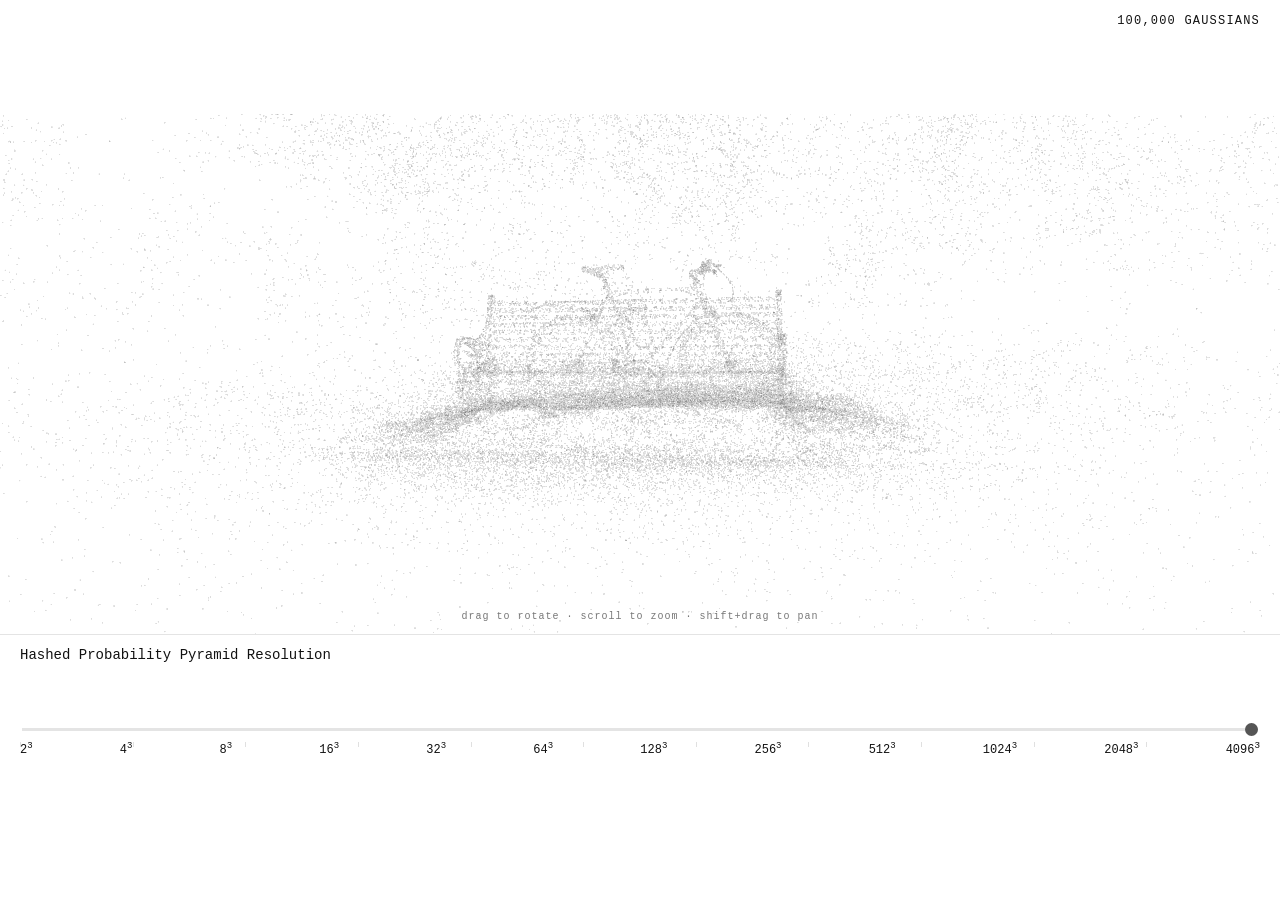
==== demo/hpp_demo.html @ f9f5b893 "Add interactive hashed pyramid demo" ====
<!doctype html>
<html lang="en">
<head>
  <meta charset="utf-8">
  <meta name="viewport" content="width=device-width, initial-scale=1">
  <title>Hashed Probability Pyramid Viewer</title>
  <style>
    html, body {
      margin: 0;
      height: 100%;
      background: #ffffff;
      color: #222;
      font-family: "DM Mono", "Courier New", monospace;
      overflow: hidden;
    }
    #wrap {
      height: 100%;
      display: grid;
      grid-template-rows: auto 520px auto auto;
      user-select: none;
    }
    header {
      display: flex;
      justify-content: space-between;
      align-items: baseline;
      padding: 14px 20px 0;
      font-size: 12px;
      letter-spacing: 0.1em;
      text-transform: uppercase;
      color: #111;
    }
    #canvaswrap {
      position: relative;
      cursor: grab;
      min-height: 0;
    }
    canvas {
      display: block;
      width: 100%;
      height: 100%;
    }
    #hint {
      position: absolute;
      bottom: 12px;
      left: 50%;
      transform: translateX(-50%);
      font-size: 10px;
      color: #777;
      letter-spacing: 0.1em;
      pointer-events: none;
      white-space: nowrap;
    }
    #controls {
      position: relative;
      padding: 12px 20px 24px;
      border-top: 1px solid #e4e4e4;
      display: grid;
      grid-template-columns: 1fr;
      gap: 6px;
    }
    #frameLabel {
      font-size: 14px;
      color: #111;
      width: 100%;
    }
    #sliderWrap {
      position: relative;
      height: 36px;
      display: flex;
      align-items: center;
      width: 100%;
    }
    #ticks {
      position: absolute;
      inset: 0;
      display: flex;
      justify-content: space-between;
      align-items: flex-end;
      pointer-events: none;
    }
    #ticks div {
      width: 1px;
      height: 5px;
      background: #e0e0e0;
    }
    #tickLabels {
      position: absolute;
      left: 0;
      right: 0;
      bottom: -10px;
      display: flex;
      justify-content: space-between;
      pointer-events: none;
      font-size: 12px;
      color: #111;
      letter-spacing: 0;
      white-space: nowrap;
    }
    #tickLabels sup {
      font-size: 0.75em;
      line-height: 0;
    }
    input[type="range"] {
      width: 100%;
      height: 3px;
      appearance: none;
      background: #e4e4e4;
      border-radius: 0;
      outline: none;
      cursor: pointer;
      position: relative;
      z-index: 1;
    }
    input[type="range"]::-webkit-slider-thumb {
      appearance: none;
      width: 13px;
      height: 13px;
      border-radius: 50%;
      background: #555;
      cursor: pointer;
      transition: transform .1s;
    }
    input[type="range"]:hover::-webkit-slider-thumb {
      transform: scale(1.35);
    }
    input[type="range"]::-moz-range-thumb {
      width: 13px;
      height: 13px;
      border-radius: 50%;
      background: #555;
      border: none;
    }
    #readout {
      padding: 0 20px 14px;
      display: none;
      gap: 18px;
      align-items: center;
      flex-wrap: wrap;
      font-size: 12px;
      color: #777;
    }
    body.show-debug #readout {
      display: flex;
    }
    code {
      color: #222;
    }
    #status {
      position: absolute;
      top: 12px;
      right: 20px;
      color: #111;
      font-size: 12px;
      min-width: 120px;
      text-align: right;
      text-transform: none;
      letter-spacing: 0;
    }
  </style>
</head>
<body>
  <div id="wrap">
    <header>
      <span></span>
      <span id="meta">100,000 Gaussians</span>
    </header>

    <div id="canvaswrap">
      <canvas id="gl"></canvas>
      <div id="hint">drag to rotate · scroll to zoom · shift+drag to pan</div>
    </div>

    <div id="controls">
      <div id="frameLabel">Hashed Probability Pyramid Resolution</div>
      <div id="sliderWrap">
        <div id="ticks"></div>
        <div id="tickLabels"></div>
        <input type="range" id="slider" min="0" max="11" step="1" value="11">
      </div>
      <div id="status">loading</div>
    </div>

    <div id="readout">
      <span>zoom <code id="zoom">-</code></span>
      <span>view <code id="view">-</code></span>
      <span>quat <code id="quat">-</code></span>
      <span>pan <code id="pan">-</code></span>
    </div>
  </div>

  <script>
  (async function() {
    const DATA_URL = "points.bin";
    const N = 100000;
    const NUM_FRAMES = 12;
    const DIMS = 3;
    const SCENE_RADIUS = 6.0;
    const INITIAL_ZOOM = 85.0;
    const MIN_ZOOM = 10.0;
    const MAX_ZOOM = 240.0;
    const BASE_POINT_SIZE = Math.max(1.8, Math.min(4.5, 470 / Math.sqrt(N)));
    const INITIAL_QUAT = [-0.7486, 0.0446, -0.0598, -0.6589];
    const INITIAL_PAN = [-0.0007, 0.0462];

    const status = document.getElementById("status");
    const tickWrap = document.getElementById("ticks");
    const tickLabelWrap = document.getElementById("tickLabels");
    for (let i = 0; i < NUM_FRAMES; i++) {
      tickWrap.appendChild(document.createElement("div"));
      const label = document.createElement("span");
      label.innerHTML = `${2 ** (i + 1)}<sup>3</sup>`;
      tickLabelWrap.appendChild(label);
    }

    const canvas = document.getElementById("gl");
    const gl = canvas.getContext("webgl2", { antialias: true, alpha: false });
    if (!gl) {
      status.textContent = "WebGL2 unavailable";
      return;
    }

    status.textContent = "fetching";
    const response = await fetch(DATA_URL);
    if (!response.ok) {
      throw new Error(`Failed to fetch ${DATA_URL}: ${response.status}`);
    }
    const buffer = await response.arrayBuffer();
    const expectedBytes = N * NUM_FRAMES * DIMS * Float32Array.BYTES_PER_ELEMENT;
    if (buffer.byteLength !== expectedBytes) {
      throw new Error(`Expected ${expectedBytes} bytes, got ${buffer.byteLength}`);
    }
    const flatData = new Float32Array(buffer);
    status.textContent = `${(buffer.byteLength / 1048576).toFixed(1)} MB`;

    const sceneRadius = SCENE_RADIUS;
    status.textContent = "";

    const VS = `#version 300 es
    precision highp float;
    uniform mat4 u_mvp;
    uniform float u_pointSize;
    in vec3 a_position;
    out float v_depth;
    void main() {
      vec4 clip = u_mvp * vec4(a_position, 1.0);
      gl_Position = clip;
      gl_PointSize = u_pointSize;
      v_depth = clamp((clip.z / clip.w + 1.0) * 0.5, 0.0, 1.0);
    }`;

    const FS = `#version 300 es
    precision mediump float;
    in float v_depth;
    out vec4 fragColor;
    uniform vec3 u_color;
    uniform float u_alpha;
    void main() {
      vec2 c = gl_PointCoord - 0.5;
      float r = dot(c, c);
      if (r > 0.25) discard;
      float edge = 1.0 - smoothstep(0.18, 0.25, r);
      float dim = 0.82 + 0.18 * v_depth;
      fragColor = vec4(u_color * dim, u_alpha * edge);
    }`;

    function makeShader(type, source) {
      const shader = gl.createShader(type);
      gl.shaderSource(shader, source);
      gl.compileShader(shader);
      if (!gl.getShaderParameter(shader, gl.COMPILE_STATUS)) {
        throw new Error(gl.getShaderInfoLog(shader));
      }
      return shader;
    }

    const program = gl.createProgram();
    gl.attachShader(program, makeShader(gl.VERTEX_SHADER, VS));
    gl.attachShader(program, makeShader(gl.FRAGMENT_SHADER, FS));
    gl.linkProgram(program);
    if (!gl.getProgramParameter(program, gl.LINK_STATUS)) {
      throw new Error(gl.getProgramInfoLog(program));
    }
    gl.useProgram(program);

    const loc = {
      mvp: gl.getUniformLocation(program, "u_mvp"),
      pointSize: gl.getUniformLocation(program, "u_pointSize"),
      color: gl.getUniformLocation(program, "u_color"),
      alpha: gl.getUniformLocation(program, "u_alpha"),
      position: gl.getAttribLocation(program, "a_position"),
    };

    const vao = gl.createVertexArray();
    const vbo = gl.createBuffer();

    function uploadFrame(frame) {
      const start = frame * N * DIMS;
      const slice = flatData.subarray(start, start + N * DIMS);
      gl.bindVertexArray(vao);
      gl.bindBuffer(gl.ARRAY_BUFFER, vbo);
      gl.bufferData(gl.ARRAY_BUFFER, slice, gl.DYNAMIC_DRAW);
      gl.enableVertexAttribArray(loc.position);
      gl.vertexAttribPointer(loc.position, 3, gl.FLOAT, false, 0, 0);
      gl.bindVertexArray(null);
    }

    function qId() { return [0, 0, 0, 1]; }
    function qNorm(q) {
      const n = Math.hypot(q[0], q[1], q[2], q[3]) || 1;
      return [q[0] / n, q[1] / n, q[2] / n, q[3] / n];
    }
    function qConj(q) { return [-q[0], -q[1], -q[2], q[3]]; }
    function qMul(a, b) {
      const [ax, ay, az, aw] = a;
      const [bx, by, bz, bw] = b;
      return [
        aw * bx + ax * bw + ay * bz - az * by,
        aw * by - ax * bz + ay * bw + az * bx,
        aw * bz + ax * by - ay * bx + az * bw,
        aw * bw - ax * bx - ay * by - az * bz,
      ];
    }
    function qAA(ax, ay, az, angle) {
      const s = Math.sin(angle / 2);
      return [ax * s, ay * s, az * s, Math.cos(angle / 2)];
    }
    function qRotVec(q, v) {
      const p = [v[0], v[1], v[2], 0];
      const r = qMul(qMul(q, p), qConj(q));
      return [r[0], r[1], r[2]];
    }
    function qMat4(q) {
      const [x, y, z, w] = q;
      return [
        1 - 2 * (y * y + z * z), 2 * (x * y + w * z), 2 * (x * z - w * y), 0,
        2 * (x * y - w * z), 1 - 2 * (x * x + z * z), 2 * (y * z + w * x), 0,
        2 * (x * z + w * y), 2 * (y * z - w * x), 1 - 2 * (x * x + y * y), 0,
        0, 0, 0, 1,
      ];
    }
    function m4mul(a, b) {
      const out = new Array(16).fill(0);
      for (let r = 0; r < 4; r++) {
        for (let c = 0; c < 4; c++) {
          for (let k = 0; k < 4; k++) out[c * 4 + r] += a[k * 4 + r] * b[c * 4 + k];
        }
      }
      return out;
    }
    function m4persp(fov, aspect, near, far) {
      const t = 1 / Math.tan(fov / 2);
      const nf = 1 / (near - far);
      return [t / aspect, 0, 0, 0, 0, t, 0, 0, 0, 0, (far + near) * nf, -1, 0, 0, 2 * far * near * nf, 0];
    }
    function m4tr(x, y, z) {
      return [1, 0, 0, 0, 0, 1, 0, 0, 0, 0, 1, 0, x, y, z, 1];
    }
    function m4sc(s) {
      return [s, 0, 0, 0, 0, s, 0, 0, 0, 0, s, 0, 0, 0, 0, 1];
    }
    function arcball(cx, cy, width, height) {
      const x = (cx / width) * 2 - 1;
      const y = -((cy / height) * 2 - 1);
      const r2 = x * x + y * y;
      if (r2 <= 1) return [x, y, Math.sqrt(1 - r2)];
      const r = Math.sqrt(r2);
      return [x / r, y / r, 0];
    }
    function fmt(v) { return Number(v).toFixed(4); }

    let rot = qNorm(INITIAL_QUAT);
    let zoom = INITIAL_ZOOM;
    let pan = [INITIAL_PAN[0], INITIAL_PAN[1]];

    function currentViewDir() {
      return qRotVec(qConj(rot), [0, 0, -1]);
    }
    function updateReadout() {
      document.getElementById("zoom").textContent = fmt(zoom);
      document.getElementById("view").textContent = "[" + currentViewDir().map(fmt).join(", ") + "]";
      document.getElementById("quat").textContent = "[" + rot.map(fmt).join(", ") + "]";
      document.getElementById("pan").textContent = "[" + pan.map(fmt).join(", ") + "]";
    }

    function resize() {
      const dpr = window.devicePixelRatio || 1;
      const width = canvas.clientWidth * dpr | 0;
      const height = canvas.clientHeight * dpr | 0;
      if (canvas.width !== width || canvas.height !== height) {
        canvas.width = width;
        canvas.height = height;
      }
    }

    uploadFrame(NUM_FRAMES - 1);
    updateReadout();

    function render() {
      requestAnimationFrame(render);

      resize();
      const width = canvas.width;
      const height = canvas.height;
      gl.viewport(0, 0, width, height);
      gl.clearColor(1, 1, 1, 1);
      gl.clear(gl.COLOR_BUFFER_BIT | gl.DEPTH_BUFFER_BIT);
      gl.enable(gl.DEPTH_TEST);
      gl.enable(gl.BLEND);
      gl.blendFunc(gl.SRC_ALPHA, gl.ONE_MINUS_SRC_ALPHA);

      const camDist = sceneRadius * 3.0 / zoom;
      const near = camDist * 0.01;
      const far = camDist * 10;
      const proj = m4persp(Math.PI / 4, width / height, near, far);
      const view = m4tr(pan[0], pan[1], -camDist);
      const mvp = m4mul(proj, m4mul(view, m4mul(qMat4(rot), m4sc(1 / sceneRadius))));

      gl.useProgram(program);
      gl.uniformMatrix4fv(loc.mvp, false, new Float32Array(mvp));
      const zoomPointScale = 1 + 0.25 * Math.max(0, zoom / INITIAL_ZOOM - 1);
      gl.uniform1f(loc.pointSize, Math.min(7.0, BASE_POINT_SIZE * zoomPointScale));
      gl.uniform3f(loc.color, 0.34, 0.34, 0.34);
      gl.uniform1f(loc.alpha, Math.min(1.0, Math.max(0.2, 6000 / N)));
      gl.bindVertexArray(vao);
      gl.drawArrays(gl.POINTS, 0, N);
      gl.bindVertexArray(null);
    }
    requestAnimationFrame(render);

    const cwrap = document.getElementById("canvaswrap");
    let drag = null;
    cwrap.addEventListener("mousedown", event => {
      drag = { x: event.clientX, y: event.clientY, shift: event.shiftKey, panStart: [...pan] };
      cwrap.style.cursor = "grabbing";
      event.preventDefault();
    });
    window.addEventListener("mousemove", event => {
      if (!drag) return;
      const width = canvas.clientWidth;
      const height = canvas.clientHeight;
      if (drag.shift) {
        pan[0] = drag.panStart[0] + (event.clientX - drag.x) / width * sceneRadius * 3 / zoom;
        pan[1] = drag.panStart[1] - (event.clientY - drag.y) / height * sceneRadius * 3 / zoom;
      } else {
        const p1 = arcball(drag.x, drag.y, width, height);
        const p2 = arcball(event.clientX, event.clientY, width, height);
        const axis = [
          p1[1] * p2[2] - p1[2] * p2[1],
          p1[2] * p2[0] - p1[0] * p2[2],
          p1[0] * p2[1] - p1[1] * p2[0],
        ];
        const sinA = Math.hypot(axis[0], axis[1], axis[2]);
        const cosA = p1[0] * p2[0] + p1[1] * p2[1] + p1[2] * p2[2];
        const angle = Math.atan2(sinA, cosA) * 2.2;
        if (sinA > 1e-6) {
          rot = qMul(qAA(axis[0] / sinA, axis[1] / sinA, axis[2] / sinA, angle), rot);
        }
        drag.x = event.clientX;
        drag.y = event.clientY;
      }
      updateReadout();
    });
    window.addEventListener("mouseup", () => {
      drag = null;
      cwrap.style.cursor = "grab";
    });
    cwrap.addEventListener("wheel", event => {
      zoom *= event.deltaY < 0 ? 1.015 : 0.985;
      zoom = Math.max(MIN_ZOOM, Math.min(MAX_ZOOM, zoom));
      updateReadout();
      event.preventDefault();
    }, { passive: false });

    document.getElementById("slider").addEventListener("input", function() {
      const frame = parseInt(this.value, 10);
      uploadFrame(frame);
    });
  })().catch(error => {
    console.error(error);
    document.getElementById("status").textContent = error.message;
  });
  </script>
</body>
</html>
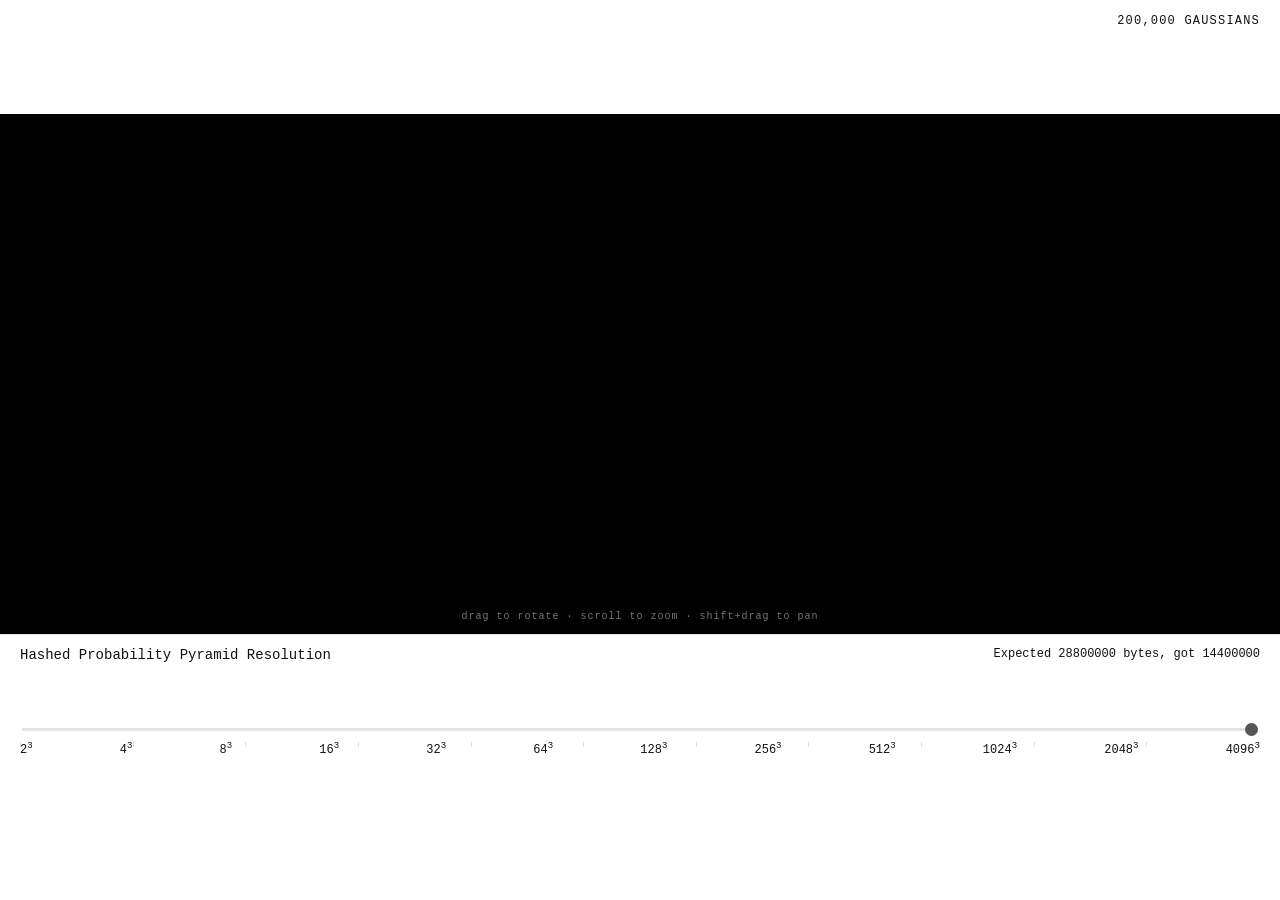
==== commit ab478e1b: "Use 200k point demo data" ====
--- a/demo/hpp_demo.html
+++ b/demo/hpp_demo.html
@@ -162,7 +162,7 @@
   <div id="wrap">
     <header>
       <span></span>
-      <span id="meta">100,000 Gaussians</span>
+      <span id="meta">200,000 Gaussians</span>
     </header>
 
     <div id="canvaswrap">
@@ -191,7 +191,7 @@
   <script>
   (async function() {
     const DATA_URL = "points.bin";
-    const N = 100000;
+    const N = 200000;
     const NUM_FRAMES = 12;
     const DIMS = 3;
     const SCENE_RADIUS = 6.0;
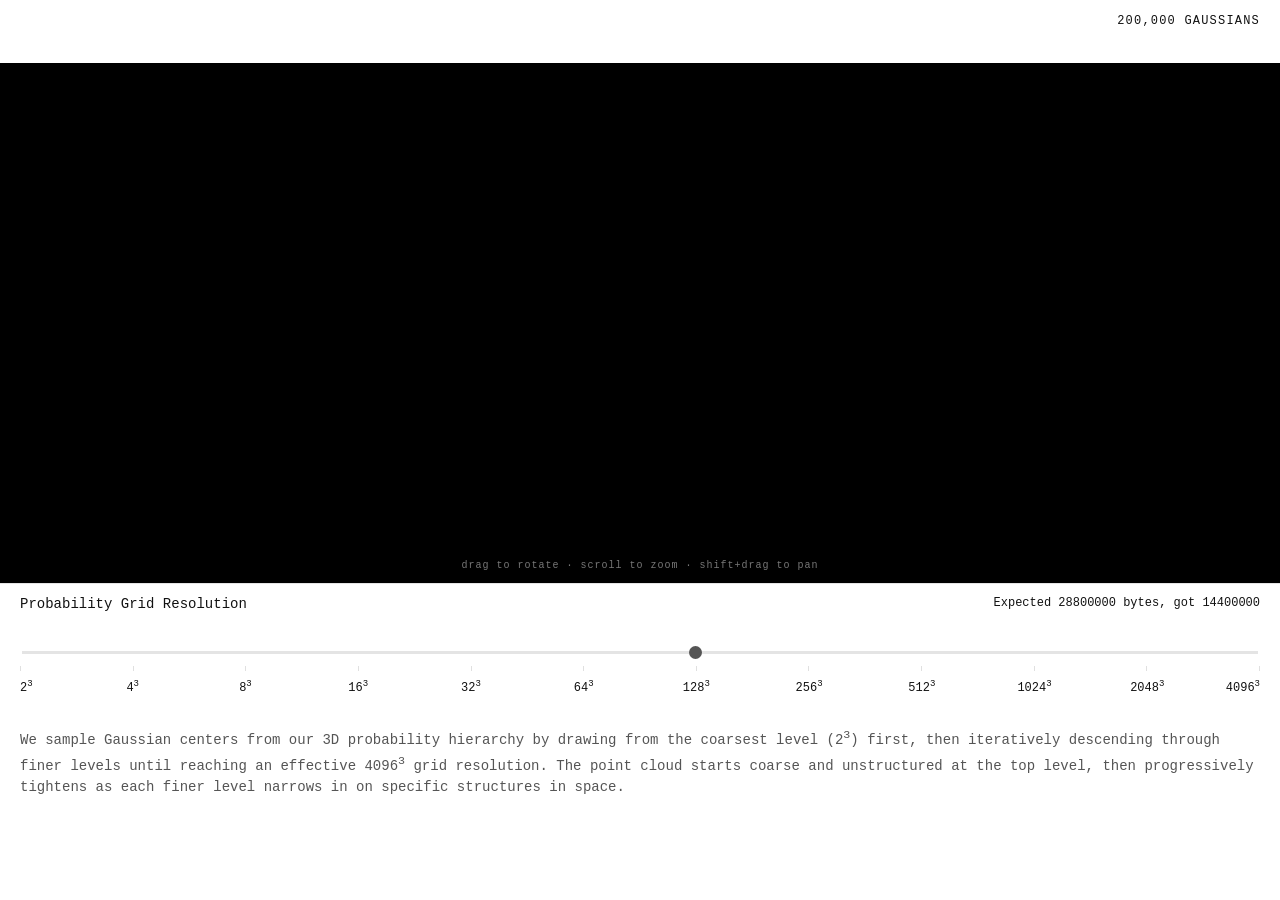
==== commit 9b5baebf: "Refine demo caption and controls" ====
--- a/demo/hpp_demo.html
+++ b/demo/hpp_demo.html
@@ -16,7 +16,7 @@
     #wrap {
       height: 100%;
       display: grid;
-      grid-template-rows: auto 520px auto auto;
+      grid-template-rows: auto 520px auto auto auto;
       user-select: none;
     }
     header {
@@ -33,6 +33,7 @@
       position: relative;
       cursor: grab;
       min-height: 0;
+      touch-action: none;
     }
     canvas {
       display: block;
@@ -88,13 +89,21 @@
       left: 0;
       right: 0;
       bottom: -10px;
-      display: flex;
-      justify-content: space-between;
       pointer-events: none;
       font-size: 12px;
       color: #111;
       letter-spacing: 0;
       white-space: nowrap;
+    }
+    #tickLabels span {
+      position: absolute;
+      transform: translateX(-50%);
+    }
+    #tickLabels span:first-child {
+      transform: translateX(0);
+    }
+    #tickLabels span:last-child {
+      transform: translateX(-100%);
     }
     #tickLabels sup {
       font-size: 0.75em;
@@ -156,6 +165,13 @@
       text-transform: none;
       letter-spacing: 0;
     }
+    #demoCaption {
+      padding: 0 20px 18px;
+      font-size: 14px;
+      line-height: 1.55;
+      color: #555;
+      text-align: left;
+    }
   </style>
 </head>
 <body>
@@ -171,14 +187,18 @@
     </div>
 
     <div id="controls">
-      <div id="frameLabel">Hashed Probability Pyramid Resolution</div>
+      <div id="frameLabel">Probability Grid Resolution</div>
       <div id="sliderWrap">
         <div id="ticks"></div>
         <div id="tickLabels"></div>
-        <input type="range" id="slider" min="0" max="11" step="1" value="11">
+        <input type="range" id="slider" min="0" max="11" step="1" value="6">
       </div>
       <div id="status">loading</div>
     </div>
+
+    <p id="demoCaption">
+      We sample Gaussian centers from our 3D probability hierarchy by drawing from the coarsest level (2<sup>3</sup>) first, then iteratively descending through finer levels until reaching an effective 4096<sup>3</sup> grid resolution. The point cloud starts coarse and unstructured at the top level, then progressively tightens as each finer level narrows in on specific structures in space.
+    </p>
 
     <div id="readout">
       <span>zoom <code id="zoom">-</code></span>
@@ -199,6 +219,9 @@
     const MIN_ZOOM = 10.0;
     const MAX_ZOOM = 240.0;
     const BASE_POINT_SIZE = Math.max(1.8, Math.min(4.5, 470 / Math.sqrt(N)));
+    const DESKTOP_POINT_SIZE_SCALE = 1.45;
+    const TOUCH_POINT_SIZE_SCALE = 1.85;
+    const IS_TOUCH_VIEWER = matchMedia("(pointer: coarse)").matches || navigator.maxTouchPoints > 0;
     const INITIAL_QUAT = [-0.7486, 0.0446, -0.0598, -0.6589];
     const INITIAL_PAN = [-0.0007, 0.0462];
 
@@ -208,6 +231,7 @@
     for (let i = 0; i < NUM_FRAMES; i++) {
       tickWrap.appendChild(document.createElement("div"));
       const label = document.createElement("span");
+      label.style.left = `${i / (NUM_FRAMES - 1) * 100}%`;
       label.innerHTML = `${2 ** (i + 1)}<sup>3</sup>`;
       tickLabelWrap.appendChild(label);
     }
@@ -392,7 +416,7 @@
       }
     }
 
-    uploadFrame(NUM_FRAMES - 1);
+    uploadFrame(6);
     updateReadout();
 
     function render() {
@@ -418,7 +442,8 @@
       gl.useProgram(program);
       gl.uniformMatrix4fv(loc.mvp, false, new Float32Array(mvp));
       const zoomPointScale = 1 + 0.25 * Math.max(0, zoom / INITIAL_ZOOM - 1);
-      gl.uniform1f(loc.pointSize, Math.min(7.0, BASE_POINT_SIZE * zoomPointScale));
+      const pointSizeScale = IS_TOUCH_VIEWER ? TOUCH_POINT_SIZE_SCALE : DESKTOP_POINT_SIZE_SCALE;
+      gl.uniform1f(loc.pointSize, Math.min(8.5, BASE_POINT_SIZE * zoomPointScale * pointSizeScale));
       gl.uniform3f(loc.color, 0.34, 0.34, 0.34);
       gl.uniform1f(loc.alpha, Math.min(1.0, Math.max(0.2, 6000 / N)));
       gl.bindVertexArray(vao);
@@ -428,42 +453,109 @@
     requestAnimationFrame(render);
 
     const cwrap = document.getElementById("canvaswrap");
+    const pointers = new Map();
     let drag = null;
-    cwrap.addEventListener("mousedown", event => {
-      drag = { x: event.clientX, y: event.clientY, shift: event.shiftKey, panStart: [...pan] };
+    let pinch = null;
+
+    function rotateFromDrag(fromX, fromY, toX, toY) {
+      const width = canvas.clientWidth;
+      const height = canvas.clientHeight;
+      const p1 = arcball(fromX, fromY, width, height);
+      const p2 = arcball(toX, toY, width, height);
+      const axis = [
+        p1[1] * p2[2] - p1[2] * p2[1],
+        p1[2] * p2[0] - p1[0] * p2[2],
+        p1[0] * p2[1] - p1[1] * p2[0],
+      ];
+      const sinA = Math.hypot(axis[0], axis[1], axis[2]);
+      const cosA = p1[0] * p2[0] + p1[1] * p2[1] + p1[2] * p2[2];
+      const angle = Math.atan2(sinA, cosA) * 2.2;
+      if (sinA > 1e-6) {
+        rot = qMul(qAA(axis[0] / sinA, axis[1] / sinA, axis[2] / sinA, angle), rot);
+      }
+    }
+
+    function panFromDrag(fromX, fromY, toX, toY, panStart) {
+      const width = canvas.clientWidth;
+      const height = canvas.clientHeight;
+      pan[0] = panStart[0] + (toX - fromX) / width * sceneRadius * 3 / zoom;
+      pan[1] = panStart[1] - (toY - fromY) / height * sceneRadius * 3 / zoom;
+    }
+
+    function getPointerPair() {
+      return Array.from(pointers.values()).slice(0, 2);
+    }
+
+    function pointerDistance(a, b) {
+      return Math.hypot(a.x - b.x, a.y - b.y);
+    }
+
+    function pointerCenter(a, b) {
+      return [(a.x + b.x) * 0.5, (a.y + b.y) * 0.5];
+    }
+
+    cwrap.addEventListener("pointerdown", event => {
+      pointers.set(event.pointerId, { x: event.clientX, y: event.clientY, type: event.pointerType });
+      cwrap.setPointerCapture(event.pointerId);
       cwrap.style.cursor = "grabbing";
+
+      if (pointers.size === 1) {
+        drag = { x: event.clientX, y: event.clientY, shift: event.shiftKey, panStart: [...pan] };
+        pinch = null;
+      } else if (pointers.size === 2) {
+        const [a, b] = getPointerPair();
+        pinch = {
+          distance: pointerDistance(a, b),
+          center: pointerCenter(a, b),
+          zoomStart: zoom,
+          panStart: [...pan],
+        };
+        drag = null;
+      }
       event.preventDefault();
     });
-    window.addEventListener("mousemove", event => {
-      if (!drag) return;
-      const width = canvas.clientWidth;
-      const height = canvas.clientHeight;
-      if (drag.shift) {
-        pan[0] = drag.panStart[0] + (event.clientX - drag.x) / width * sceneRadius * 3 / zoom;
-        pan[1] = drag.panStart[1] - (event.clientY - drag.y) / height * sceneRadius * 3 / zoom;
-      } else {
-        const p1 = arcball(drag.x, drag.y, width, height);
-        const p2 = arcball(event.clientX, event.clientY, width, height);
-        const axis = [
-          p1[1] * p2[2] - p1[2] * p2[1],
-          p1[2] * p2[0] - p1[0] * p2[2],
-          p1[0] * p2[1] - p1[1] * p2[0],
-        ];
-        const sinA = Math.hypot(axis[0], axis[1], axis[2]);
-        const cosA = p1[0] * p2[0] + p1[1] * p2[1] + p1[2] * p2[2];
-        const angle = Math.atan2(sinA, cosA) * 2.2;
-        if (sinA > 1e-6) {
-          rot = qMul(qAA(axis[0] / sinA, axis[1] / sinA, axis[2] / sinA, angle), rot);
+
+    cwrap.addEventListener("pointermove", event => {
+      if (!pointers.has(event.pointerId)) return;
+      pointers.set(event.pointerId, { x: event.clientX, y: event.clientY, type: event.pointerType });
+
+      if (pointers.size >= 2 && pinch) {
+        const [a, b] = getPointerPair();
+        const center = pointerCenter(a, b);
+        const distance = pointerDistance(a, b);
+        if (pinch.distance > 0) {
+          zoom = Math.max(MIN_ZOOM, Math.min(MAX_ZOOM, pinch.zoomStart * distance / pinch.distance));
         }
-        drag.x = event.clientX;
-        drag.y = event.clientY;
+        panFromDrag(pinch.center[0], pinch.center[1], center[0], center[1], pinch.panStart);
+      } else if (drag) {
+        if (drag.shift) {
+          panFromDrag(drag.x, drag.y, event.clientX, event.clientY, drag.panStart);
+        } else {
+          rotateFromDrag(drag.x, drag.y, event.clientX, event.clientY);
+          drag.x = event.clientX;
+          drag.y = event.clientY;
+        }
       }
       updateReadout();
+      event.preventDefault();
     });
-    window.addEventListener("mouseup", () => {
-      drag = null;
-      cwrap.style.cursor = "grab";
-    });
+
+    function endPointer(event) {
+      pointers.delete(event.pointerId);
+      if (pointers.size === 0) {
+        drag = null;
+        pinch = null;
+        cwrap.style.cursor = "grab";
+      } else if (pointers.size === 1) {
+        const [remaining] = Array.from(pointers.values());
+        drag = { x: remaining.x, y: remaining.y, shift: false, panStart: [...pan] };
+        pinch = null;
+      }
+      event.preventDefault();
+    }
+
+    cwrap.addEventListener("pointerup", endPointer);
+    cwrap.addEventListener("pointercancel", endPointer);
     cwrap.addEventListener("wheel", event => {
       zoom *= event.deltaY < 0 ? 1.015 : 0.985;
       zoom = Math.max(MIN_ZOOM, Math.min(MAX_ZOOM, zoom));
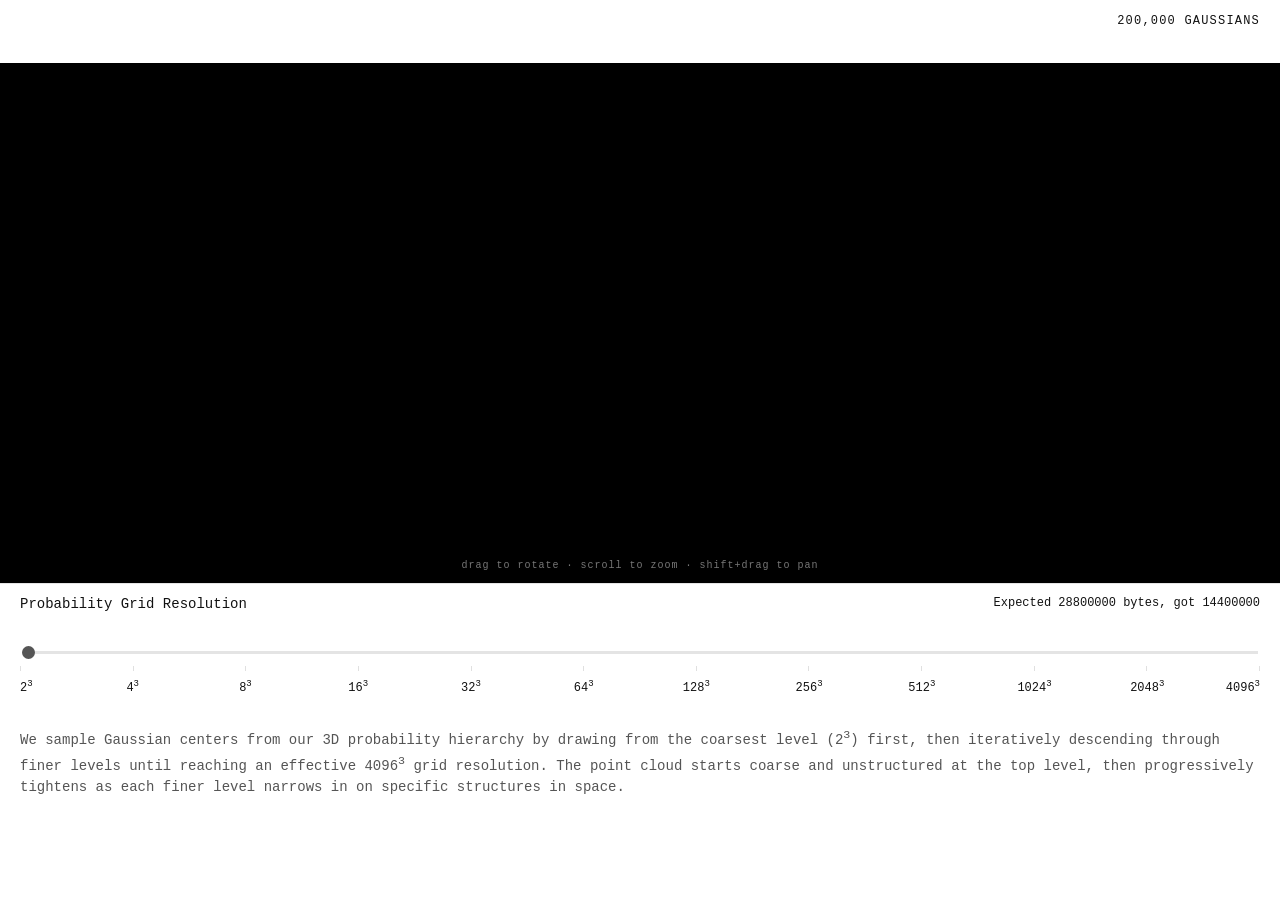
==== commit b9d3facc: "Update HPP demo autoplay behavior" ====
--- a/demo/hpp_demo.html
+++ b/demo/hpp_demo.html
@@ -191,7 +191,7 @@
       <div id="sliderWrap">
         <div id="ticks"></div>
         <div id="tickLabels"></div>
-        <input type="range" id="slider" min="0" max="11" step="1" value="6">
+        <input type="range" id="slider" min="0" max="11" step="1" value="0">
       </div>
       <div id="status">loading</div>
     </div>
@@ -218,6 +218,10 @@
     const INITIAL_ZOOM = 85.0;
     const MIN_ZOOM = 10.0;
     const MAX_ZOOM = 240.0;
+    const FRAME_INTERVAL_MS = 1000;
+    const IDLE_DELAY_MS = 1200;
+    const IDLE_ROTATION_SPEED = 0.22;
+    const IDLE_ROTATION_AXIS = [0, 0, 1];
     const BASE_POINT_SIZE = Math.max(1.8, Math.min(4.5, 470 / Math.sqrt(N)));
     const DESKTOP_POINT_SIZE_SCALE = 1.45;
     const TOUCH_POINT_SIZE_SCALE = 1.85;
@@ -226,6 +230,7 @@
     const INITIAL_PAN = [-0.0007, 0.0462];
 
     const status = document.getElementById("status");
+    const slider = document.getElementById("slider");
     const tickWrap = document.getElementById("ticks");
     const tickLabelWrap = document.getElementById("tickLabels");
     for (let i = 0; i < NUM_FRAMES; i++) {
@@ -395,6 +400,11 @@
     let rot = qNorm(INITIAL_QUAT);
     let zoom = INITIAL_ZOOM;
     let pan = [INITIAL_PAN[0], INITIAL_PAN[1]];
+    let lastInteractionTime = performance.now();
+    let idleBaseRot = [...rot];
+    let idleYaw = 0;
+    let isHoveringDemo = false;
+    let isDraggingView = false;
 
     function currentViewDir() {
       return qRotVec(qConj(rot), [0, 0, -1]);
@@ -416,11 +426,44 @@
       }
     }
 
-    uploadFrame(6);
+    let currentFrame = 0;
+
+    function setFrame(frame) {
+      currentFrame = ((frame % NUM_FRAMES) + NUM_FRAMES) % NUM_FRAMES;
+      slider.value = currentFrame;
+      uploadFrame(currentFrame);
+    }
+
+    setFrame(0);
     updateReadout();
+
+    function markInteraction() {
+      lastInteractionTime = performance.now();
+    }
+
+    function isIdle(now = performance.now()) {
+      return now - lastInteractionTime >= IDLE_DELAY_MS;
+    }
+
+    let lastRenderTime = performance.now();
+    let lastFrameAdvanceTime = performance.now();
 
     function render() {
       requestAnimationFrame(render);
+
+      const now = performance.now();
+      const dt = Math.min(0.05, (now - lastRenderTime) / 1000);
+      lastRenderTime = now;
+      if (!isDraggingView) {
+        idleYaw += IDLE_ROTATION_SPEED * dt;
+        rot = qNorm(qMul(idleBaseRot, qAA(...IDLE_ROTATION_AXIS, idleYaw)));
+      }
+      if (isIdle(now) && !isHoveringDemo && now - lastFrameAdvanceTime >= FRAME_INTERVAL_MS) {
+        setFrame(currentFrame + 1);
+        lastFrameAdvanceTime = now;
+      } else if (isHoveringDemo) {
+        lastFrameAdvanceTime = now;
+      }
 
       resize();
       const width = canvas.width;
@@ -452,10 +495,19 @@
     }
     requestAnimationFrame(render);
 
+    const wrap = document.getElementById("wrap");
     const cwrap = document.getElementById("canvaswrap");
     const pointers = new Map();
     let drag = null;
     let pinch = null;
+
+    wrap.addEventListener("pointerenter", () => {
+      isHoveringDemo = true;
+    });
+
+    wrap.addEventListener("pointerleave", () => {
+      isHoveringDemo = false;
+    });
 
     function rotateFromDrag(fromX, fromY, toX, toY) {
       const width = canvas.clientWidth;
@@ -495,9 +547,11 @@
     }
 
     cwrap.addEventListener("pointerdown", event => {
+      markInteraction();
       pointers.set(event.pointerId, { x: event.clientX, y: event.clientY, type: event.pointerType });
       cwrap.setPointerCapture(event.pointerId);
       cwrap.style.cursor = "grabbing";
+      isDraggingView = true;
 
       if (pointers.size === 1) {
         drag = { x: event.clientX, y: event.clientY, shift: event.shiftKey, panStart: [...pan] };
@@ -517,6 +571,7 @@
 
     cwrap.addEventListener("pointermove", event => {
       if (!pointers.has(event.pointerId)) return;
+      markInteraction();
       pointers.set(event.pointerId, { x: event.clientX, y: event.clientY, type: event.pointerType });
 
       if (pointers.size >= 2 && pinch) {
@@ -541,11 +596,15 @@
     });
 
     function endPointer(event) {
+      markInteraction();
       pointers.delete(event.pointerId);
       if (pointers.size === 0) {
         drag = null;
         pinch = null;
         cwrap.style.cursor = "grab";
+        idleBaseRot = [...rot];
+        idleYaw = 0;
+        isDraggingView = false;
       } else if (pointers.size === 1) {
         const [remaining] = Array.from(pointers.values());
         drag = { x: remaining.x, y: remaining.y, shift: false, panStart: [...pan] };
@@ -557,16 +616,18 @@
     cwrap.addEventListener("pointerup", endPointer);
     cwrap.addEventListener("pointercancel", endPointer);
     cwrap.addEventListener("wheel", event => {
+      markInteraction();
       zoom *= event.deltaY < 0 ? 1.015 : 0.985;
       zoom = Math.max(MIN_ZOOM, Math.min(MAX_ZOOM, zoom));
       updateReadout();
       event.preventDefault();
     }, { passive: false });
 
-    document.getElementById("slider").addEventListener("input", function() {
-      const frame = parseInt(this.value, 10);
-      uploadFrame(frame);
+    slider.addEventListener("input", function() {
+      markInteraction();
+      setFrame(parseInt(this.value, 10));
     });
+
   })().catch(error => {
     console.error(error);
     document.getElementById("status").textContent = error.message;
